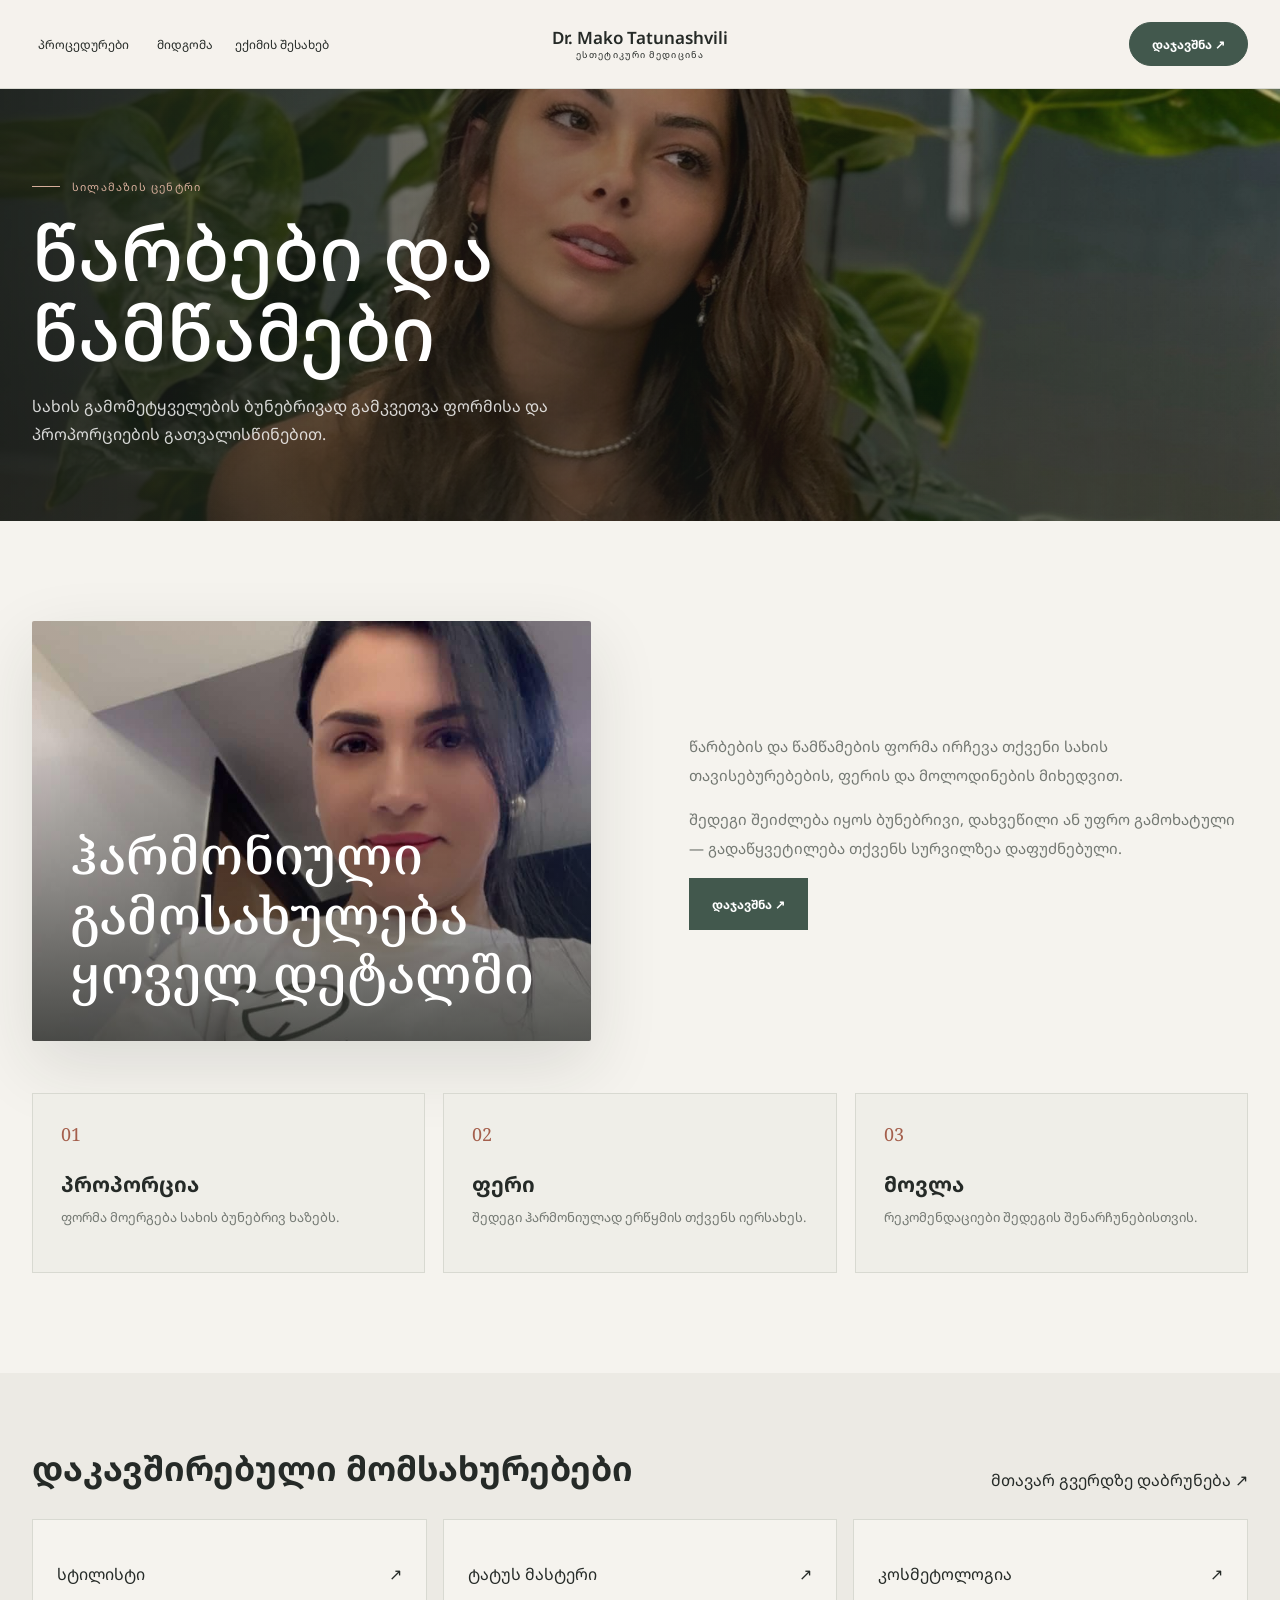
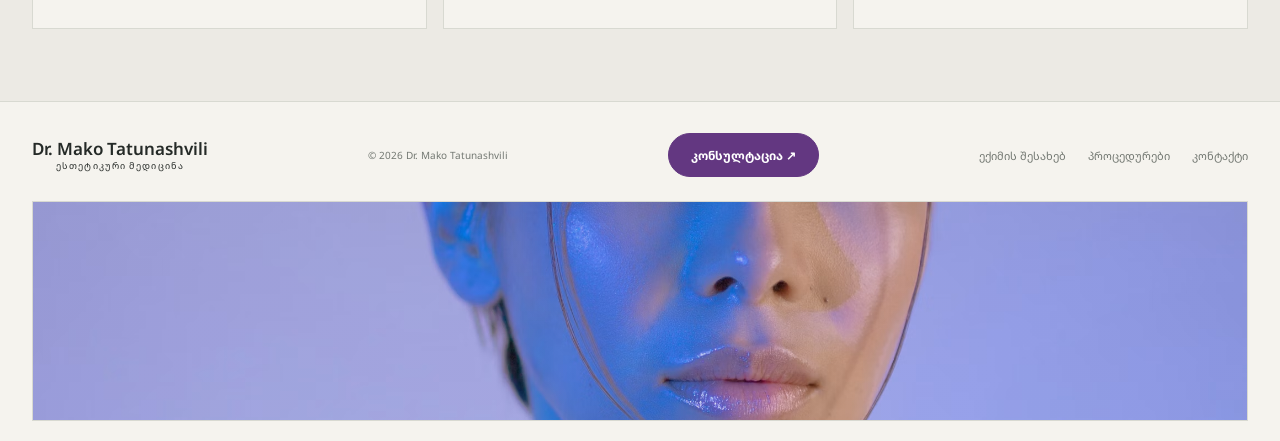
==== pages/brows-lashes.html @ e5abb327 "add other pages" ====
<!doctype html>
<html lang="ka"><head><meta charset="UTF-8"><meta name="viewport" content="width=device-width,initial-scale=1"><title>წარბები და წამწამები | Dr. Mako Tatunashvili</title><link rel="preconnect" href="https://fonts.googleapis.com"><link rel="preconnect" href="https://fonts.gstatic.com" crossorigin><link href="https://fonts.googleapis.com/css2?family=Noto+Sans+Georgian:wght@400;500;600;700&family=Noto+Serif+Georgian:wght@400;500;600&display=swap" rel="stylesheet"><link rel="stylesheet" href="../pages.css"></head>
<body class="brows-lashes"><header class="sub-header"><div class="wrap nav"><a class="brand" href="../index.html"><strong>Dr. Mako Tatunashvili</strong><span>ესთეტიკური მედიცინა</span></a><nav class="nav-links"><button class="nav-trigger" type="button" aria-expanded="false">პროცედურები</button><a href="../index.html#approach">მიდგომა</a><a href="../index.html#doctor">ექიმის შესახებ</a></nav><div class="header-actions"><a class="button nav-book" href="../index.html#booking">დაჯავშნა ↗</a></div><button class="menu-toggle" type="button" aria-label="მენიუს გახსნა" aria-expanded="false">☰</button></div><div class="mega-menu"><div class="wrap mega-menu-inner"><div class="mega-column"><p class="mega-label">ესთეტიკის ცენტრი</p><a href="injections.html">ინექციები</a><a href="laser.html">ლაზერი</a><a href="cosmetology.html">კოსმეტოლოგიური პროცედურები</a></div><div class="mega-column"><p class="mega-label">სილამაზის ცენტრი</p><a href="stylist.html">სტილისტი</a><a href="manicure-pedicure.html">მანიკური და პედიკური</a><a class="active" href="brows-lashes.html">წარბები და წამწამები</a><a href="tattoo-master.html">ტატუს მასტერი</a></div><a class="mega-feature" href="../index.html#booking"><strong>ინდივიდუალური კონსულტაცია</strong></a></div></div></header>
<main><section class="page-hero"><div class="wrap page-hero-inner"><p class="eyebrow">სილამაზის ცენტრი</p><h1>წარბები და წამწამები</h1><p>სახის გამომეტყველების ბუნებრივად გამკვეთვა ფორმისა და პროპორციების გათვალისწინებით.</p></div></section><section class="page-content"><div class="wrap"><div class="content-grid"><div><h2>ჰარმონიული გამოსახულება ყოველ დეტალში</h2></div><div><p>წარბების და წამწამების ფორმა ირჩევა თქვენი სახის თავისებურებების, ფერის და მოლოდინების მიხედვით.</p><p>შედეგი შეიძლება იყოს ბუნებრივი, დახვეწილი ან უფრო გამოხატული — გადაწყვეტილება თქვენს სურვილზეა დაფუძნებული.</p><a class="button" href="../index.html#booking">დაჯავშნა ↗</a></div></div><div class="benefits"><article class="benefit"><span>01</span><h3>პროპორცია</h3><p>ფორმა მოერგება სახის ბუნებრივ ხაზებს.</p></article><article class="benefit"><span>02</span><h3>ფერი</h3><p>შედეგი ჰარმონიულად ერწყმის თქვენს იერსახეს.</p></article><article class="benefit"><span>03</span><h3>მოვლა</h3><p>რეკომენდაციები შედეგის შენარჩუნებისთვის.</p></article></div></div></section><section class="page-related"><div class="wrap"><div class="related-head"><h2>დაკავშირებული მომსახურებები</h2><a href="../index.html">მთავარ გვერდზე დაბრუნება ↗</a></div><div class="related-links"><a href="stylist.html">სტილისტი <span>↗</span></a><a href="tattoo-master.html">ტატუს მასტერი <span>↗</span></a><a href="cosmetology.html">კოსმეტოლოგია <span>↗</span></a></div></div></section></main>
<footer><div class="wrap footer-row"><a class="brand" href="../index.html"><strong>Dr. Mako Tatunashvili</strong><span>ესთეტიკური მედიცინა</span></a><p>© <span id="year"></span> Dr. Mako Tatunashvili</p><a class="button footer-cta" href="../index.html#booking">კონსულტაცია ↗</a><div class="footer-links"><a href="../index.html#doctor">ექიმის შესახებ</a><a href="../index.html#treatments">პროცედურები</a><a href="../index.html#booking">კონტაქტი</a></div></div><div class="wrap footer-map"></div></footer><script src="../pages.js"></script></body></html>
---- pages.css ----
:root {
  --paper: #f5f3ee;
  --ink: #252a27;
  --muted: #737872;
  --green: #42584d;
  --green-deep: #293b33;
  --line: #d8d9d1;
  --rust: #a45f4c;
  --purple-accent: #633781;
  --serif: "Noto Serif Georgian", Georgia, serif;
  --sans: "Noto Sans Georgian", Arial, sans-serif;
}

* { box-sizing: border-box; }
html { scroll-behavior: smooth; }
body {
  margin: 0;
  overflow-x: hidden;
  background: var(--paper);
  color: var(--ink);
  font-family: var(--sans);
  -webkit-font-smoothing: antialiased;
}
a { color: inherit; text-decoration: none; }
.wrap { width: min(1220px, calc(100% - 64px)); margin-inline: auto; }

.sub-header {
  position: relative;
  z-index: 10;
  border-bottom: 1px solid var(--line);
  background: rgba(245, 243, 238, 0.96);
}
.nav {
  display: grid;
  grid-template-columns: 1fr auto 1fr;
  height: 88px;
  align-items: center;
  gap: 26px;
}
.brand {
  display: inline-flex;
  grid-column: 2;
  grid-row: 1;
  align-items: center;
  flex-direction: column;
  gap: 4px;
  line-height: 1;
  text-align: center;
  white-space: nowrap;
}
.brand strong { font-size: 17px; font-weight: 600; }
.brand span { font-size: 9px; letter-spacing: 1.3px; text-transform: uppercase; }
.nav-links { display: flex; grid-column: 1; grid-row: 1; align-items: center; gap: 22px; font-size: 12px; }
.nav-links a { transition: color 0.2s; }
.nav-links a:hover, .nav-links a.active { color: var(--rust); }
.nav-trigger { border: 0; background: transparent; color: inherit; cursor: pointer; font: inherit; }
.header-actions { display: flex; grid-column: 3; grid-row: 1; align-items: center; justify-self: end; }
.button {
  display: inline-flex;
  min-height: 52px;
  align-items: center;
  justify-content: center;
  gap: 12px;
  padding: 0 22px;
  border: 1px solid var(--green);
  background: var(--green);
  color: #fff;
  font-size: 12px;
  font-weight: 700;
  transition: 0.2s ease;
}
.nav-book { min-height: 44px; border-radius: 999px; }
.menu-toggle { display: none; width: 44px; height: 44px; border: 1px solid var(--ink); background: transparent; font-size: 20px; }
.mega-menu { display: none; position: absolute; top: 88px; right: 0; left: 0; border-bottom: 1px solid var(--line); background: var(--paper); }
.sub-header.menu-open .mega-menu { display: block; }
.mega-menu-inner { display: grid; grid-template-columns: 1fr 1fr 1.5fr; gap: 36px; padding-block: 28px; }
.mega-column { display: flex; flex-direction: column; gap: 12px; }
.mega-label { margin: 0 0 4px; font-size: 12px; font-weight: 700; }
.mega-column a { font-size: 13px; }
.mega-column a:hover { color: var(--rust); }
.mega-feature { min-height: 180px; align-content: end; padding: 22px; background: linear-gradient(135deg, var(--green), var(--green-deep)); color: #fff; }
.mega-feature { position: relative; overflow: hidden; background-size: cover; background-position: center; }
.mega-feature::before { content: ""; position: absolute; inset: 0; background: linear-gradient(0deg, rgba(25,28,25,.78), rgba(25,28,25,.08)); }
.mega-feature strong { position: relative; z-index: 1; }
body.injections .mega-feature { background-image: url("../assets/Cosmetology by AI.jpg"); }
body.laser .mega-feature { background-image: url("../assets/2.avif"); }
body.cosmetology .mega-feature { background-image: url("../assets/16.jpg"); }
body.stylist .mega-feature { background-image: url("../assets/pix.jpg"); }
body.manicure-pedicure .mega-feature { background-image: url("../assets/6.jpg"); }
body.brows-lashes .mega-feature { background-image: url("../assets/16.jpg"); }
body.tattoo-master .mega-feature { background-image: url("../assets/Golden Beauty Lab Logo on Lavender Gradient.png"); }

.page-hero {
  position: relative;
  min-height: 430px;
  display: grid;
  align-items: end;
  overflow: hidden;
  background: #39342f;
  color: #fff;
  background-size: cover;
  background-position: center 38%;
}
.page-hero-inner { position: relative; z-index: 2; padding: 90px 0 72px; animation: page-arrive 0.9s cubic-bezier(.22,1,.36,1) both; }
.page-hero::before { content: ""; position: absolute; z-index: 1; inset: 0; background: linear-gradient(90deg, rgba(25, 28, 25, 0.82) 0%, rgba(25, 28, 25, 0.48) 48%, rgba(25, 28, 25, 0.08) 100%), linear-gradient(0deg, rgba(25,28,25,.38), transparent 55%); }
.eyebrow { display: flex; align-items: center; gap: 12px; margin: 0 0 18px; color: #d7ae9b; font-size: 11px; letter-spacing: 1.2px; text-transform: uppercase; }
.eyebrow::before { width: 28px; height: 1px; background: currentColor; content: ""; }
.page-hero h1 { max-width: 720px; margin: 0; font-family: var(--sans); font-size: clamp(42px, 7vw, 76px); font-weight: 500; line-height: 1.05; }
.page-hero p:last-child { max-width: 520px; margin: 20px 0 0; color: rgba(255, 255, 255, 0.82); line-height: 1.8; }

.page-content { padding: 100px 0; }
.content-grid { display: grid; grid-template-columns: 1fr 1fr; align-items: stretch; gap: 8%; }
.content-grid > div:first-child {
  min-height: 420px;
  overflow: hidden;
  border-radius: 2px;
  background: #d6d3ca;
  background-size: cover;
  background-position: center;
  box-shadow: 0 24px 70px rgba(35,38,34,.12);
}
.content-grid > div:first-child h2 {
  display: flex;
  min-height: 420px;
  align-items: flex-end;
  margin: 0;
  padding: 38px;
  background: linear-gradient(0deg, rgba(25,28,25,.72), rgba(25,28,25,.02) 72%);
  color: #fff;
}
.content-grid > div:last-child { align-self: center; }
.content-grid h2 { margin: 0 0 24px; font-family: var(--serif); font-size: clamp(34px, 5vw, 52px); line-height: 1.15; font-weight: 500; }
.content-grid p { margin: 0 0 16px; color: var(--muted); font-size: 15px; line-height: 1.9; }
.benefits { display: grid; grid-template-columns: repeat(3, 1fr); gap: 18px; margin-top: 52px; }
.benefit { min-height: 180px; padding: 28px; border: 1px solid var(--line); background: #efeee8; }
.benefit { transition: transform .35s cubic-bezier(.22,1,.36,1), box-shadow .35s ease, border-color .35s ease; }
.benefit:hover { border-color: rgba(66,88,77,.45); box-shadow: 0 16px 36px rgba(35,38,34,.08); transform: translateY(-6px); }
.benefit span { color: var(--rust); font-family: var(--serif); font-size: 18px; }
.benefit h3 { margin: 24px 0 8px; font-size: 21px; }
.benefit p { margin: 0; color: var(--muted); font-size: 13px; line-height: 1.7; }
.page-related { padding: 72px 0; background: #eceae4; }
.related-head { display: flex; align-items: end; justify-content: space-between; gap: 20px; margin-bottom: 28px; }
.related-head h2 { margin: 0; font-size: 34px; }
.related-links { display: grid; grid-template-columns: repeat(3, 1fr); gap: 16px; }
.related-links a { display: flex; min-height: 110px; align-items: center; justify-content: space-between; padding: 24px; border: 1px solid var(--line); background: var(--paper); transition: 0.25s; }
.related-links a:hover { border-color: var(--green); transform: translateY(-4px); }

body.injections .page-hero { background-image: url("../assets/Female face receiving cosmetic injection aesthetic treatment beauty clinic.jpg"); }
body.injections .content-grid > div:first-child { background-image: url("../assets/Cosmetology by AI.jpg"); }
body.laser .page-hero { background-image: url("../assets/Slicked-Back Beauty in Violet Light.png"); }
body.laser .content-grid > div:first-child { background-image: url("../assets/2.avif"); }
body.cosmetology .page-hero { background-image: url("../assets/Cosmetology by AI.jpg"); }
body.cosmetology .content-grid > div:first-child { background-image: url("../assets/16.jpg"); }
body.stylist .page-hero { background-image: url("../assets/Slicked-Back Beauty in Violet Light.png"); }
body.stylist .content-grid > div:first-child { background-image: url("../assets/pix.jpg"); }
body.manicure-pedicure .page-hero { background-image: url("../assets/6.jpg"); }
body.manicure-pedicure .content-grid > div:first-child { background-image: url("../assets/pix.jpg"); }
body.brows-lashes .page-hero { background-image: url("../assets/pix.jpg"); }
body.brows-lashes .content-grid > div:first-child { background-image: url("../assets/16.jpg"); }
body.tattoo-master .page-hero { background-image: url("../assets/xip.jpg"); }
body.tattoo-master .content-grid > div:first-child { background-image: url("../assets/Golden Beauty Lab Logo on Lavender Gradient.png"); }

@keyframes page-arrive {
  from { opacity: 0; transform: translateY(22px); }
  to { opacity: 1; transform: translateY(0); }
}

[data-page-reveal] {
  opacity: 0;
  transform: translateY(24px);
  transition: opacity .75s cubic-bezier(.22,1,.36,1), transform .75s cubic-bezier(.22,1,.36,1);
}
[data-page-reveal].is-visible { opacity: 1; transform: translateY(0); }

footer { margin-top: 0; padding: 31px 0 20px; border-top: 1px solid var(--line); }
.footer-row { display: flex; align-items: center; justify-content: space-between; gap: 20px; }
.footer-row .brand { grid: none; }
.footer-row > p { margin: 0; color: var(--muted); font-size: 10px; }
.footer-links { display: flex; gap: 22px; color: var(--muted); font-size: 11px; }
.footer-cta { min-height: 44px; border-radius: 999px; background: var(--purple-accent); border-color: var(--purple-accent); }
.footer-map { margin-top: 24px; height: 220px; border: 1px solid var(--line); background: linear-gradient(rgba(66,88,77,.08), rgba(66,88,77,.08)), url("./assets/2.avif") center/cover; }

@media (max-width: 800px) {
  .wrap { width: calc(100% - 40px); }
  .nav { grid-template-columns: 44px 1fr 44px; height: 76px; }
  .brand { grid-column: 2; }
  .brand strong { font-size: 14px; }
  .menu-toggle { display: block; grid-column: 3; grid-row: 1; }
  .nav-links { display: none; position: absolute; top: 76px; right: 0; left: 0; padding: 12px 20px 20px; border-bottom: 1px solid var(--line); background: var(--paper); }
  .nav-links.open { display: flex; align-items: stretch; flex-direction: column; gap: 0; }
  .nav-links a, .nav-trigger { padding: 14px 0; border-bottom: 1px solid var(--line); text-align: left; }
  .header-actions { display: none; }
  .mega-menu { top: 76px; }
  .mega-menu-inner { grid-template-columns: 1fr; max-height: 70vh; overflow-y: auto; }
  .mega-feature { min-height: 140px; }
  .page-hero { min-height: 390px; }
  .page-hero::before { inset: 76px 0 0; }
  .page-hero-inner { padding: 70px 0 54px; }
  .content-grid { grid-template-columns: 1fr; gap: 30px; }
  .content-grid > div:first-child,
  .content-grid > div:first-child h2 { min-height: 320px; }
  .page-content { padding: 72px 0; }
  .benefits { grid-template-columns: 1fr; }
  .related-links { grid-template-columns: 1fr; }
  .related-head { align-items: flex-start; flex-direction: column; }
  .footer-row { align-items: flex-start; flex-direction: column; }
  .footer-links { flex-wrap: wrap; }
}

@media (prefers-reduced-motion: reduce) {
  * { scroll-behavior: auto !important; transition-duration: 0.01ms !important; }
  [data-page-reveal] { opacity: 1; transform: none; }
}
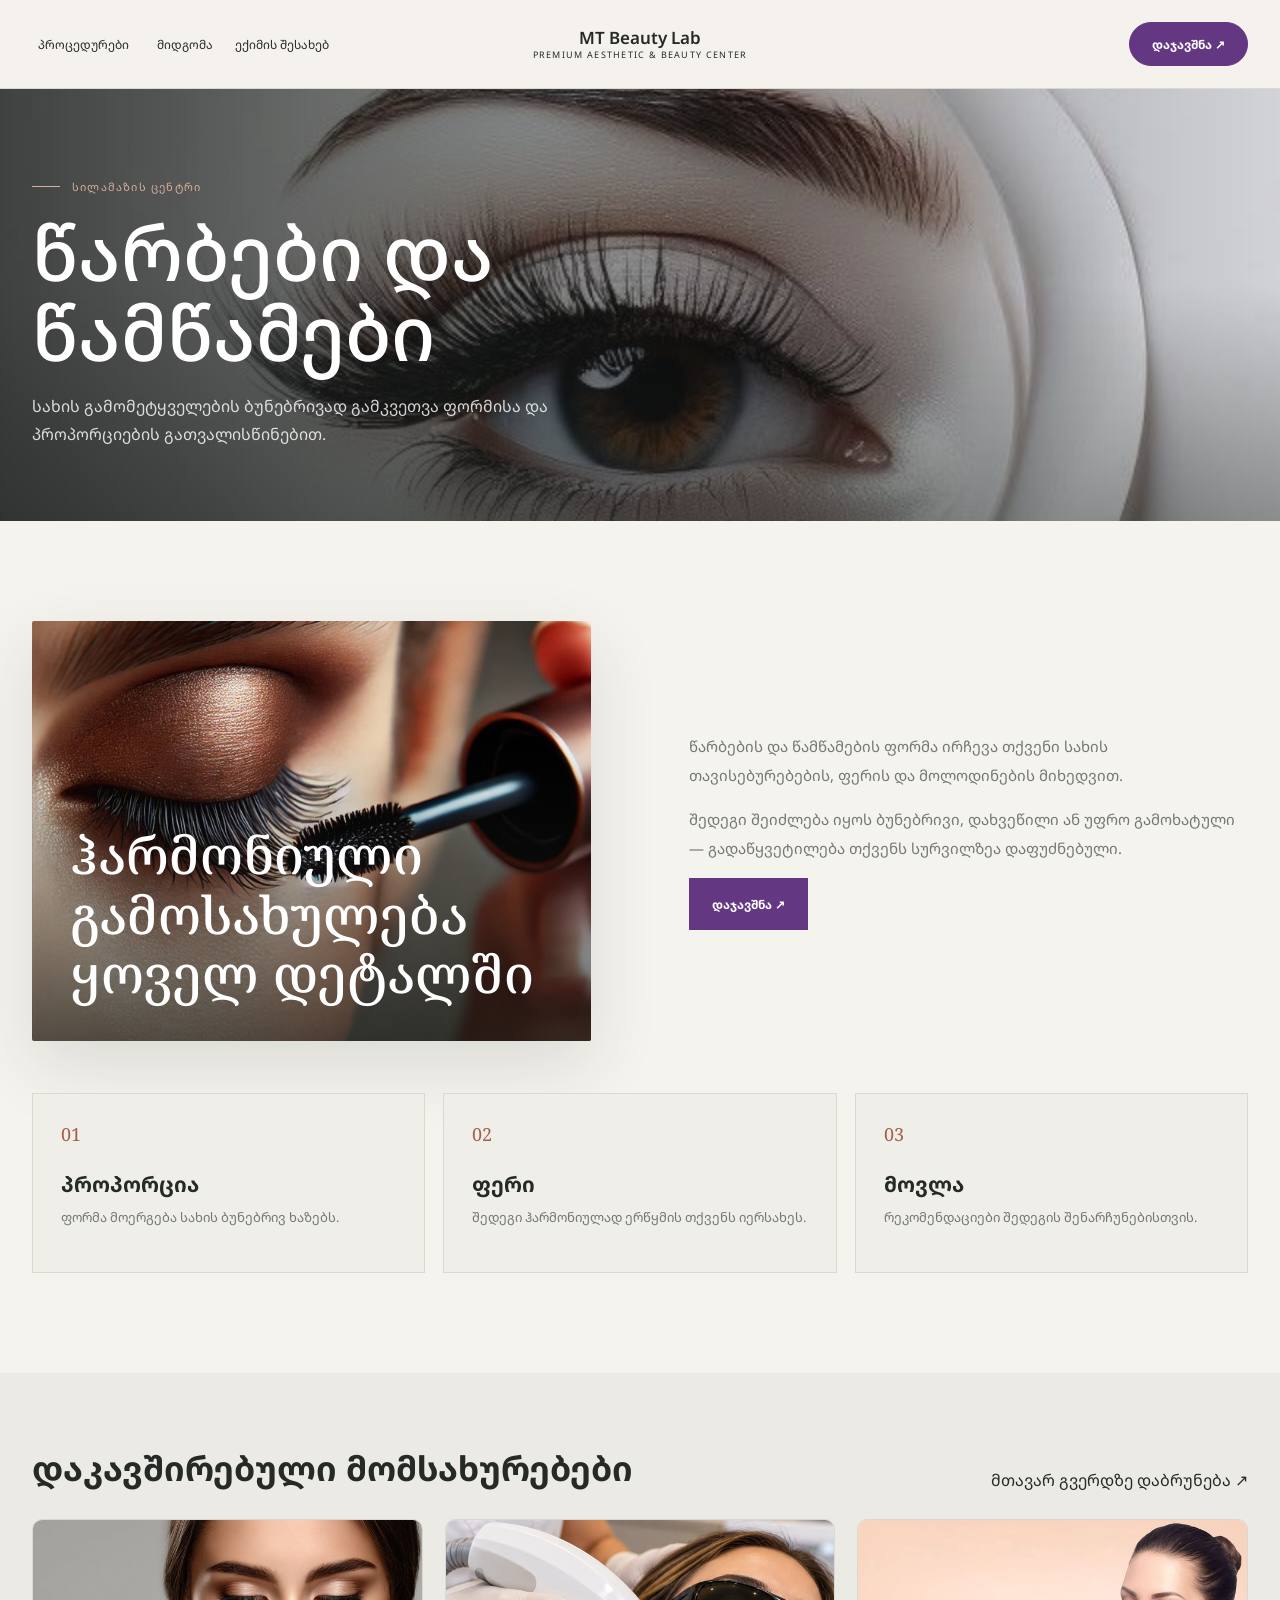
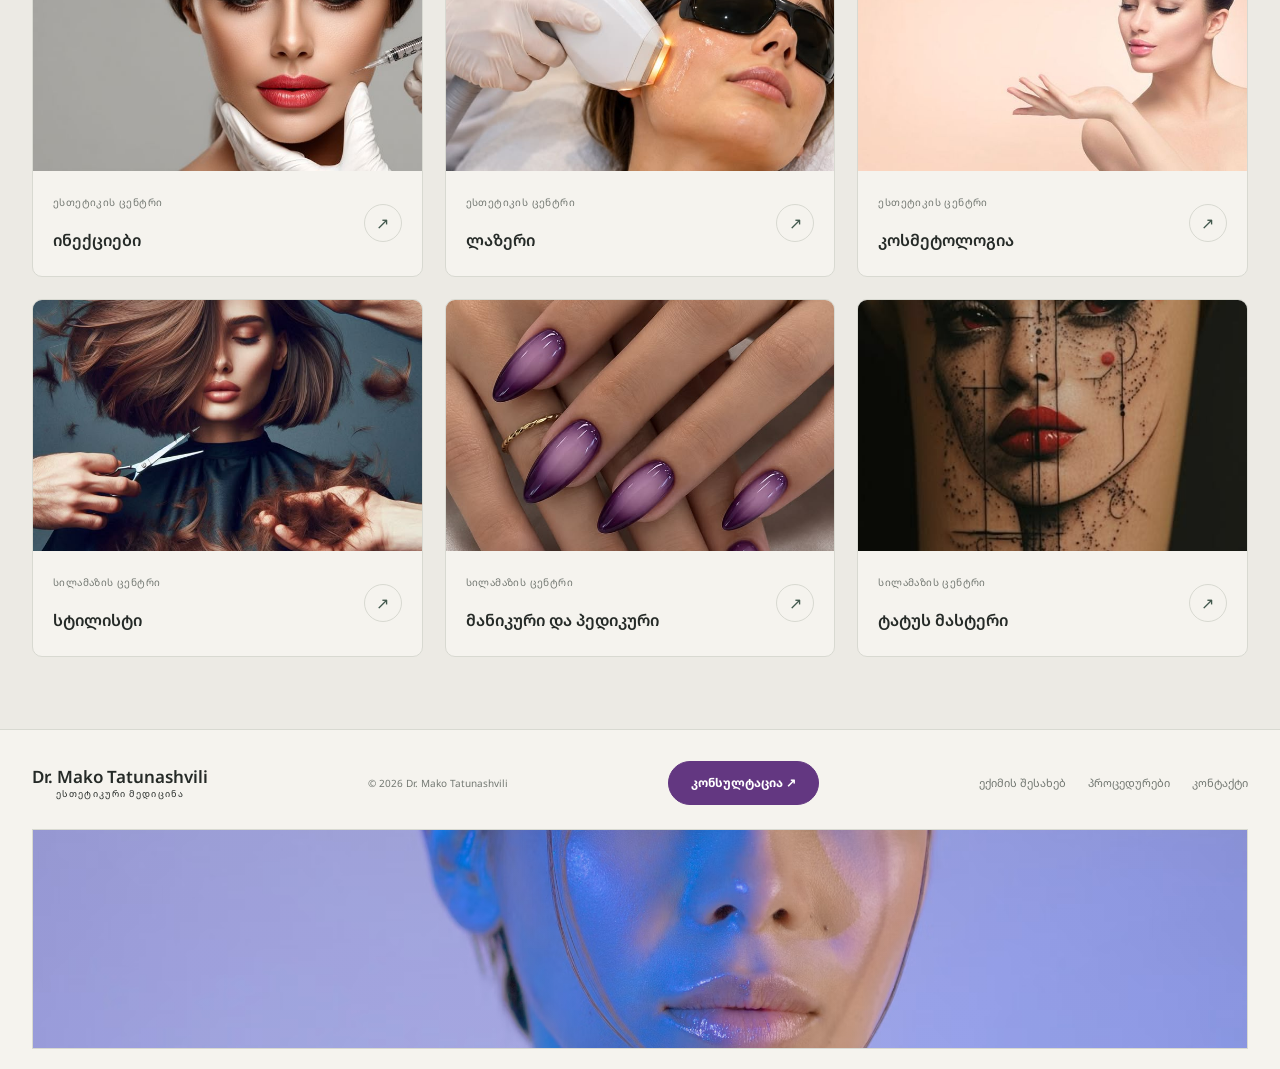
==== commit d1ec6bcc: "remake other pages" ====
--- a/pages/brows-lashes.html
+++ b/pages/brows-lashes.html
@@ -1,5 +1,141 @@
 <!doctype html>
-<html lang="ka"><head><meta charset="UTF-8"><meta name="viewport" content="width=device-width,initial-scale=1"><title>წარბები და წამწამები | Dr. Mako Tatunashvili</title><link rel="preconnect" href="https://fonts.googleapis.com"><link rel="preconnect" href="https://fonts.gstatic.com" crossorigin><link href="https://fonts.googleapis.com/css2?family=Noto+Sans+Georgian:wght@400;500;600;700&family=Noto+Serif+Georgian:wght@400;500;600&display=swap" rel="stylesheet"><link rel="stylesheet" href="../pages.css"></head>
-<body class="brows-lashes"><header class="sub-header"><div class="wrap nav"><a class="brand" href="../index.html"><strong>Dr. Mako Tatunashvili</strong><span>ესთეტიკური მედიცინა</span></a><nav class="nav-links"><button class="nav-trigger" type="button" aria-expanded="false">პროცედურები</button><a href="../index.html#approach">მიდგომა</a><a href="../index.html#doctor">ექიმის შესახებ</a></nav><div class="header-actions"><a class="button nav-book" href="../index.html#booking">დაჯავშნა ↗</a></div><button class="menu-toggle" type="button" aria-label="მენიუს გახსნა" aria-expanded="false">☰</button></div><div class="mega-menu"><div class="wrap mega-menu-inner"><div class="mega-column"><p class="mega-label">ესთეტიკის ცენტრი</p><a href="injections.html">ინექციები</a><a href="laser.html">ლაზერი</a><a href="cosmetology.html">კოსმეტოლოგიური პროცედურები</a></div><div class="mega-column"><p class="mega-label">სილამაზის ცენტრი</p><a href="stylist.html">სტილისტი</a><a href="manicure-pedicure.html">მანიკური და პედიკური</a><a class="active" href="brows-lashes.html">წარბები და წამწამები</a><a href="tattoo-master.html">ტატუს მასტერი</a></div><a class="mega-feature" href="../index.html#booking"><strong>ინდივიდუალური კონსულტაცია</strong></a></div></div></header>
-<main><section class="page-hero"><div class="wrap page-hero-inner"><p class="eyebrow">სილამაზის ცენტრი</p><h1>წარბები და წამწამები</h1><p>სახის გამომეტყველების ბუნებრივად გამკვეთვა ფორმისა და პროპორციების გათვალისწინებით.</p></div></section><section class="page-content"><div class="wrap"><div class="content-grid"><div><h2>ჰარმონიული გამოსახულება ყოველ დეტალში</h2></div><div><p>წარბების და წამწამების ფორმა ირჩევა თქვენი სახის თავისებურებების, ფერის და მოლოდინების მიხედვით.</p><p>შედეგი შეიძლება იყოს ბუნებრივი, დახვეწილი ან უფრო გამოხატული — გადაწყვეტილება თქვენს სურვილზეა დაფუძნებული.</p><a class="button" href="../index.html#booking">დაჯავშნა ↗</a></div></div><div class="benefits"><article class="benefit"><span>01</span><h3>პროპორცია</h3><p>ფორმა მოერგება სახის ბუნებრივ ხაზებს.</p></article><article class="benefit"><span>02</span><h3>ფერი</h3><p>შედეგი ჰარმონიულად ერწყმის თქვენს იერსახეს.</p></article><article class="benefit"><span>03</span><h3>მოვლა</h3><p>რეკომენდაციები შედეგის შენარჩუნებისთვის.</p></article></div></div></section><section class="page-related"><div class="wrap"><div class="related-head"><h2>დაკავშირებული მომსახურებები</h2><a href="../index.html">მთავარ გვერდზე დაბრუნება ↗</a></div><div class="related-links"><a href="stylist.html">სტილისტი <span>↗</span></a><a href="tattoo-master.html">ტატუს მასტერი <span>↗</span></a><a href="cosmetology.html">კოსმეტოლოგია <span>↗</span></a></div></div></section></main>
-<footer><div class="wrap footer-row"><a class="brand" href="../index.html"><strong>Dr. Mako Tatunashvili</strong><span>ესთეტიკური მედიცინა</span></a><p>© <span id="year"></span> Dr. Mako Tatunashvili</p><a class="button footer-cta" href="../index.html#booking">კონსულტაცია ↗</a><div class="footer-links"><a href="../index.html#doctor">ექიმის შესახებ</a><a href="../index.html#treatments">პროცედურები</a><a href="../index.html#booking">კონტაქტი</a></div></div><div class="wrap footer-map"></div></footer><script src="../pages.js"></script></body></html>
+<html lang="ka">
+  <head>
+    <meta charset="UTF-8" />
+    <meta name="viewport" content="width=device-width,initial-scale=1" />
+    <title>წარბები და წამწამები | Dr. Mako Tatunashvili</title>
+    <link rel="preconnect" href="https://fonts.googleapis.com" />
+    <link rel="preconnect" href="https://fonts.gstatic.com" crossorigin />
+    <link
+      href="https://fonts.googleapis.com/css2?family=Noto+Sans+Georgian:wght@400;500;600;700&family=Noto+Serif+Georgian:wght@400;500;600&display=swap"
+      rel="stylesheet"
+    />
+    <link rel="stylesheet" href="../pages.css" />
+  </head>
+  <body class="brows-lashes">
+    <header class="sub-header">
+      <div class="wrap nav">
+        <a class="brand" href="../index.html"
+          ><strong>MT Beauty Lab</strong
+          ><span>Premium Aesthetic & Beauty Center</span></a
+        >
+        <nav class="nav-links">
+          <button class="nav-trigger" type="button" aria-expanded="false">
+            პროცედურები</button
+          ><a href="../index.html#approach">მიდგომა</a
+          ><a href="../index.html#doctor">ექიმის შესახებ</a>
+        </nav>
+        <div class="header-actions">
+          <a class="button nav-book" href="../index.html#booking">დაჯავშნა ↗</a>
+        </div>
+        <button
+          class="menu-toggle"
+          type="button"
+          aria-label="მენიუს გახსნა"
+          aria-expanded="false"
+        >
+          ☰
+        </button>
+      </div>
+      <div class="mega-menu">
+        <div class="wrap mega-menu-inner">
+          <div class="mega-column">
+            <p class="mega-label">ესთეტიკის ცენტრი</p>
+            <a href="injections.html">ინექციები</a
+            ><a href="laser.html">ლაზერი</a
+            ><a href="cosmetology.html">კოსმეტოლოგიური პროცედურები</a>
+          </div>
+          <div class="mega-column">
+            <p class="mega-label">სილამაზის ცენტრი</p>
+            <a href="stylist.html">სტილისტი</a
+            ><a href="manicure-pedicure.html">მანიკური და პედიკური</a
+            ><a class="active" href="brows-lashes.html">წარბები და წამწამები</a
+            ><a href="tattoo-master.html">ტატუს მასტერი</a>
+          </div>
+          <a class="mega-feature" href="../index.html#booking"
+            ><strong>ინდივიდუალური კონსულტაცია</strong></a
+          >
+        </div>
+      </div>
+    </header>
+    <main>
+      <section class="page-hero">
+        <div class="wrap page-hero-inner">
+          <p class="eyebrow">სილამაზის ცენტრი</p>
+          <h1>წარბები და წამწამები</h1>
+          <p>
+            სახის გამომეტყველების ბუნებრივად გამკვეთვა ფორმისა და პროპორციების
+            გათვალისწინებით.
+          </p>
+        </div>
+      </section>
+      <section class="page-content">
+        <div class="wrap">
+          <div class="content-grid">
+            <div><h2>ჰარმონიული გამოსახულება ყოველ დეტალში</h2></div>
+            <div>
+              <p>
+                წარბების და წამწამების ფორმა ირჩევა თქვენი სახის
+                თავისებურებების, ფერის და მოლოდინების მიხედვით.
+              </p>
+              <p>
+                შედეგი შეიძლება იყოს ბუნებრივი, დახვეწილი ან უფრო გამოხატული —
+                გადაწყვეტილება თქვენს სურვილზეა დაფუძნებული.
+              </p>
+              <a class="button" href="../index.html#booking">დაჯავშნა ↗</a>
+            </div>
+          </div>
+          <div class="benefits">
+            <article class="benefit">
+              <span>01</span>
+              <h3>პროპორცია</h3>
+              <p>ფორმა მოერგება სახის ბუნებრივ ხაზებს.</p>
+            </article>
+            <article class="benefit">
+              <span>02</span>
+              <h3>ფერი</h3>
+              <p>შედეგი ჰარმონიულად ერწყმის თქვენს იერსახეს.</p>
+            </article>
+            <article class="benefit">
+              <span>03</span>
+              <h3>მოვლა</h3>
+              <p>რეკომენდაციები შედეგის შენარჩუნებისთვის.</p>
+            </article>
+          </div>
+        </div>
+      </section>
+      <section class="page-related">
+        <div class="wrap">
+          <div class="related-head">
+            <h2>დაკავშირებული მომსახურებები</h2>
+            <a href="../index.html">მთავარ გვერდზე დაბრუნება ↗</a>
+          </div>
+          <div class="related-links">
+            <a href="stylist.html">სტილისტი <span>↗</span></a
+            ><a href="tattoo-master.html">ტატუს მასტერი <span>↗</span></a
+            ><a href="cosmetology.html">კოსმეტოლოგია <span>↗</span></a>
+          </div>
+        </div>
+      </section>
+    </main>
+    <footer>
+      <div class="wrap footer-row">
+        <a class="brand" href="../index.html"
+          ><strong>Dr. Mako Tatunashvili</strong
+          ><span>ესთეტიკური მედიცინა</span></a
+        >
+        <p>© <span id="year"></span> Dr. Mako Tatunashvili</p>
+        <a class="button footer-cta" href="../index.html#booking"
+          >კონსულტაცია ↗</a
+        >
+        <div class="footer-links">
+          <a href="../index.html#doctor">ექიმის შესახებ</a
+          ><a href="../index.html#treatments">პროცედურები</a
+          ><a href="../index.html#booking">კონტაქტი</a>
+        </div>
+      </div>
+      <div class="wrap footer-map"></div>
+    </footer>
+    <script src="../pages.js"></script>
+  </body>
+</html>
--- a/pages.css
+++ b/pages.css
@@ -62,12 +62,16 @@
   justify-content: center;
   gap: 12px;
   padding: 0 22px;
-  border: 1px solid var(--green);
-  background: var(--green);
+  border: 1px solid var(--purple-accent);
+  background: var(--purple-accent);
   color: #fff;
   font-size: 12px;
   font-weight: 700;
   transition: 0.2s ease;
+}
+.button:hover {
+  border-color: #4f2869;
+  background: #4f2869;
 }
 .nav-book { min-height: 44px; border-radius: 999px; }
 .menu-toggle { display: none; width: 44px; height: 44px; border: 1px solid var(--ink); background: transparent; font-size: 20px; }
@@ -141,24 +145,32 @@
 .page-related { padding: 72px 0; background: #eceae4; }
 .related-head { display: flex; align-items: end; justify-content: space-between; gap: 20px; margin-bottom: 28px; }
 .related-head h2 { margin: 0; font-size: 34px; }
-.related-links { display: grid; grid-template-columns: repeat(3, 1fr); gap: 16px; }
-.related-links a { display: flex; min-height: 110px; align-items: center; justify-content: space-between; padding: 24px; border: 1px solid var(--line); background: var(--paper); transition: 0.25s; }
-.related-links a:hover { border-color: var(--green); transform: translateY(-4px); }
-
-body.injections .page-hero { background-image: url("../assets/Female face receiving cosmetic injection aesthetic treatment beauty clinic.jpg"); }
+.related-links { display: grid; grid-template-columns: repeat(3, minmax(0, 1fr)); gap: 22px; }
+.related-card { display: block; min-width: 0; overflow: hidden; border: 1px solid var(--line); border-radius: 10px; background: var(--paper); transition: border-color 0.25s, box-shadow 0.25s, transform 0.25s; }
+.related-card:hover { border-color: rgba(66, 88, 77, 0.65); box-shadow: 0 16px 36px rgba(35, 38, 34, 0.1); transform: translateY(-5px); }
+.related-card:focus-visible { outline: 2px solid var(--green); outline-offset: 4px; }
+.related-card-image { display: block; width: 100%; aspect-ratio: 1.55; object-fit: cover; background: #dedbd1; transition: transform 0.35s cubic-bezier(.22,1,.36,1); }
+.related-card:hover .related-card-image { transform: scale(1.04); }
+.related-card-details { position: relative; display: grid; min-height: 105px; grid-template-columns: 1fr auto; align-items: center; padding: 18px 20px; }
+.related-card-category { grid-column: 1; color: var(--muted); font-size: 10px; letter-spacing: 0.04em; }
+.related-card-title { grid-column: 1; margin-top: 7px; font-size: 16px; font-weight: 600; line-height: 1.5; }
+.related-card-arrow { grid-column: 2; grid-row: 1 / span 2; display: grid; width: 38px; height: 38px; place-items: center; border: 1px solid var(--line); border-radius: 50%; color: var(--green); transition: color 0.25s, background 0.25s, border-color 0.25s; }
+.related-card:hover .related-card-arrow { border-color: var(--green); background: var(--green); color: #fff; }
+
+body.injections .page-hero { background-image: url("./assets/Cosmetology by AI.jpg"); }
 body.injections .content-grid > div:first-child { background-image: url("../assets/Cosmetology by AI.jpg"); }
-body.laser .page-hero { background-image: url("../assets/Slicked-Back Beauty in Violet Light.png"); }
-body.laser .content-grid > div:first-child { background-image: url("../assets/2.avif"); }
-body.cosmetology .page-hero { background-image: url("../assets/Cosmetology by AI.jpg"); }
-body.cosmetology .content-grid > div:first-child { background-image: url("../assets/16.jpg"); }
-body.stylist .page-hero { background-image: url("../assets/Slicked-Back Beauty in Violet Light.png"); }
-body.stylist .content-grid > div:first-child { background-image: url("../assets/pix.jpg"); }
-body.manicure-pedicure .page-hero { background-image: url("../assets/6.jpg"); }
-body.manicure-pedicure .content-grid > div:first-child { background-image: url("../assets/pix.jpg"); }
-body.brows-lashes .page-hero { background-image: url("../assets/pix.jpg"); }
-body.brows-lashes .content-grid > div:first-child { background-image: url("../assets/16.jpg"); }
-body.tattoo-master .page-hero { background-image: url("../assets/xip.jpg"); }
-body.tattoo-master .content-grid > div:first-child { background-image: url("../assets/Golden Beauty Lab Logo on Lavender Gradient.png"); }
+body.laser .page-hero { background-image: url("./assets/laser.jpg"); }
+body.laser .content-grid > div:first-child { background-image: url("./assets/laser1.jpg"); }
+body.cosmetology .page-hero { background-image: url("./assets/cosmetic(2).jpg"); }
+body.cosmetology .content-grid > div:first-child { background-image: url("./assets/cosmetic1\ \(2\).jpg"); }
+body.stylist .page-hero { background-image: url("./assets/hear stilist.jpg"); }
+body.stylist .content-grid > div:first-child { background-image: url("./assets/hear\ sylest.jpg"); }
+body.manicure-pedicure .page-hero { background-image: url("./assets/Nails Inspiratio.jpg"); }
+body.manicure-pedicure .content-grid > div:first-child { background-image: url("./assets/neil1.jpg"); }
+body.brows-lashes .page-hero { background-image: url("./assets/eye(2).jpg"); }
+body.brows-lashes .content-grid > div:first-child { background-image: url("./assets/lashes.jpg"); }
+body.tattoo-master .page-hero { background-image: url("./assets/tattoo.jpg"); }
+body.tattoo-master .content-grid > div:first-child { background-image: url("./assets/tattoo1.jpg"); }
 
 @keyframes page-arrive {
   from { opacity: 0; transform: translateY(22px); }
@@ -201,7 +213,10 @@
   .content-grid > div:first-child h2 { min-height: 320px; }
   .page-content { padding: 72px 0; }
   .benefits { grid-template-columns: 1fr; }
-  .related-links { grid-template-columns: 1fr; }
+  .related-links { grid-template-columns: repeat(2, minmax(0, 1fr)); gap: 14px; }
+  .related-card-details { min-height: 100px; padding: 15px; }
+  .related-card-title { font-size: 14px; }
+  .related-card-arrow { width: 32px; height: 32px; }
   .related-head { align-items: flex-start; flex-direction: column; }
   .footer-row { align-items: flex-start; flex-direction: column; }
   .footer-links { flex-wrap: wrap; }
